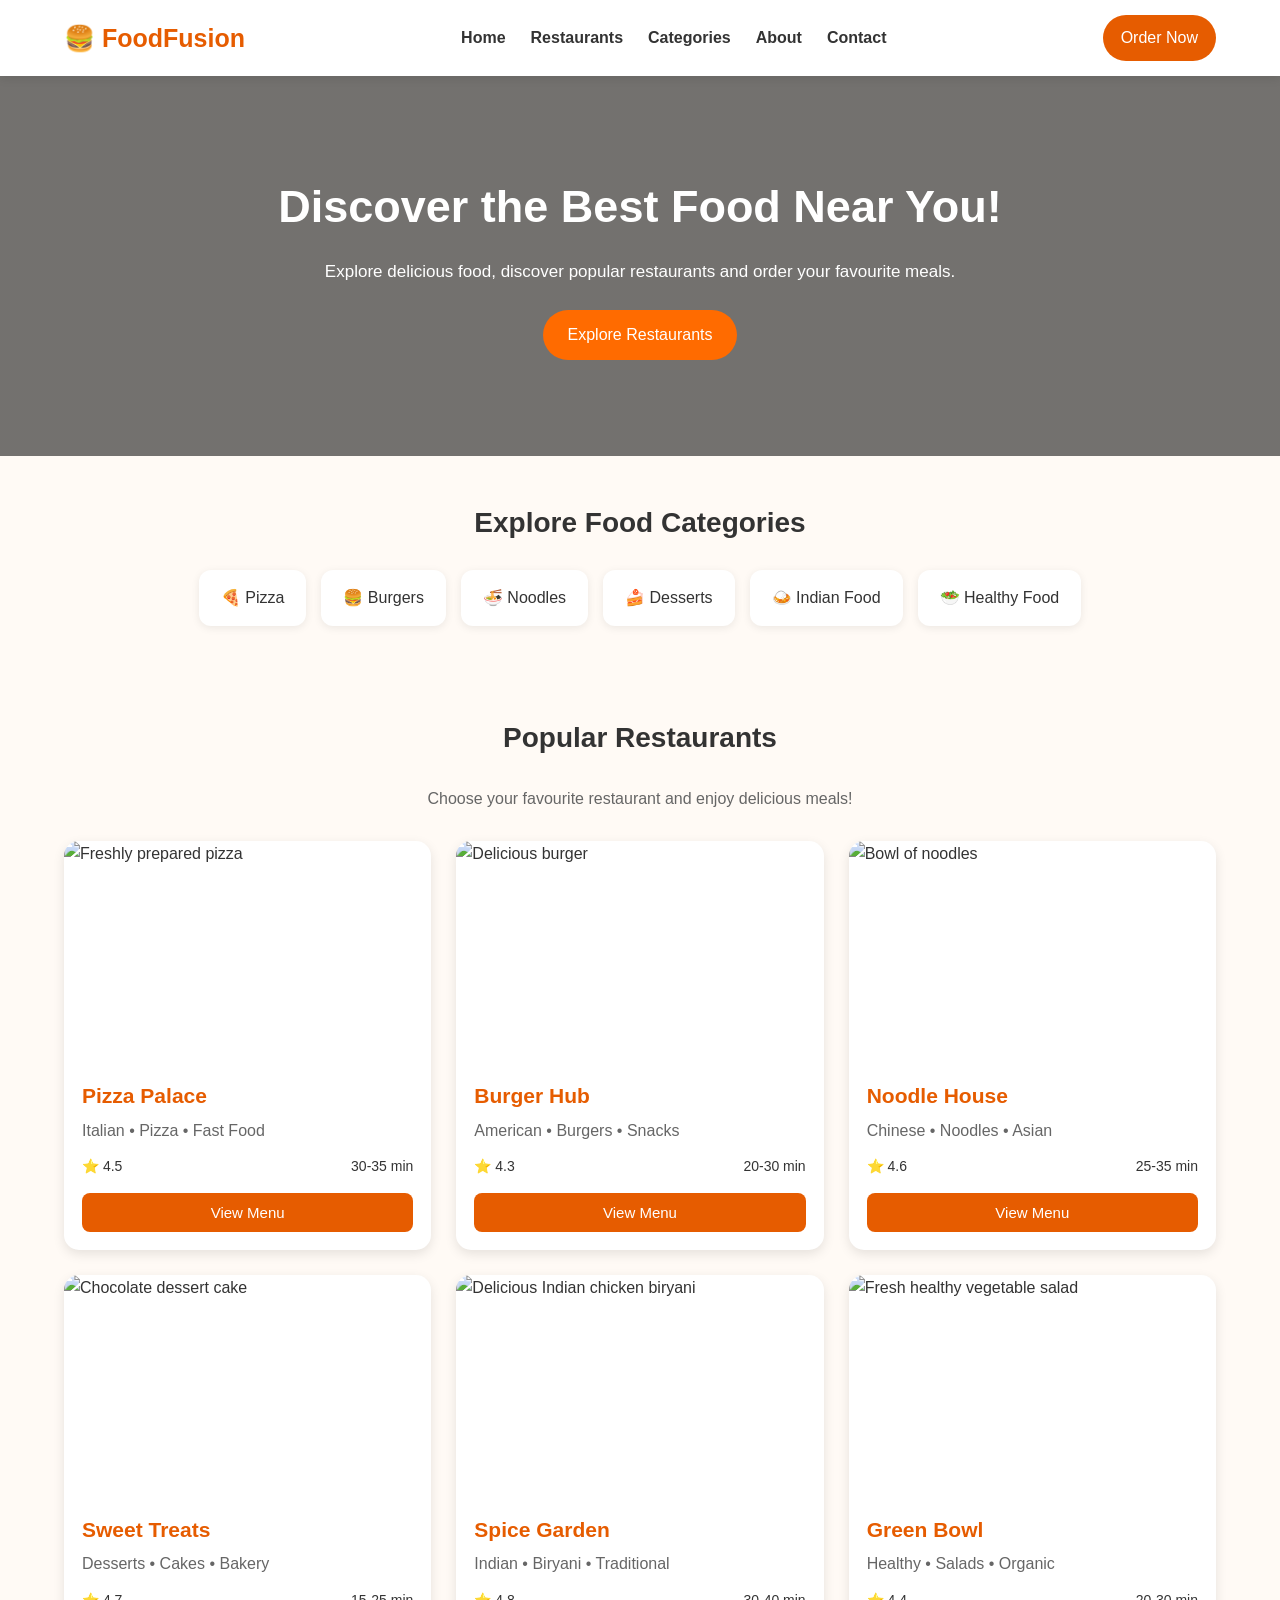
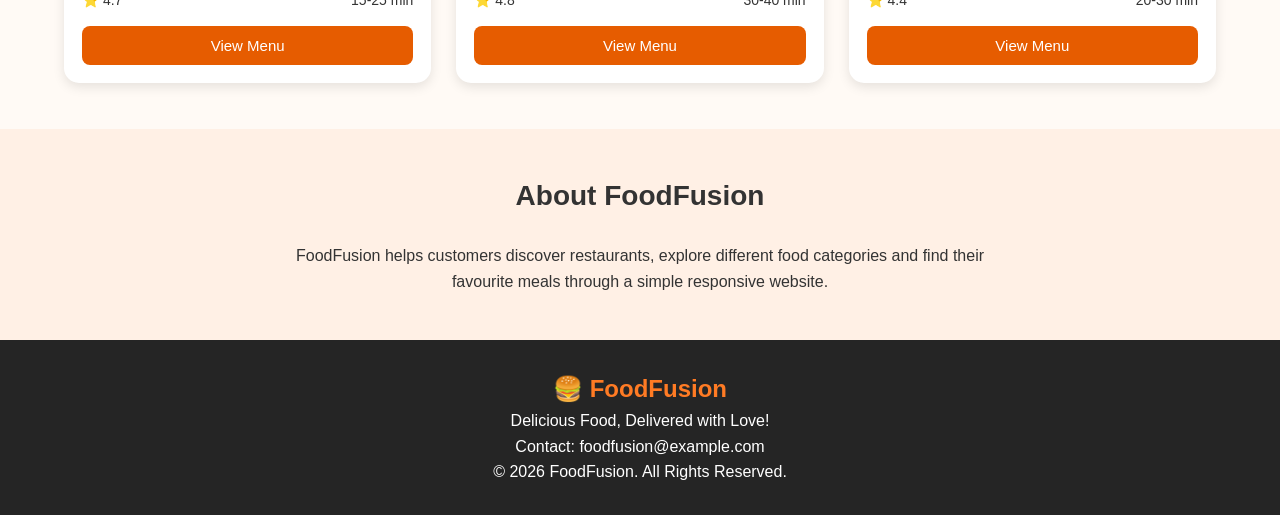
==== index.html @ dd74a211 "Add files via upload" ====
<!DOCTYPE html>
<html lang="en">
<head>
    <meta charset="UTF-8">
    <meta name="viewport" content="width=device-width, initial-scale=1.0">
    <title>FoodFusion | Order Your Favourite Food</title>
    <link rel="stylesheet" href="style.css">
</head>

<body>

    <!-- HEADER SECTION -->
    <header class="header">
        <div class="logo">
            🍔 FoodFusion
        </div>

        <input type="checkbox" id="menu-toggle">

        <label for="menu-toggle" class="menu-icon">
            ☰
        </label>

        <nav class="navbar">
            <a href="#home">Home</a>
            <a href="#restaurants">Restaurants</a>
            <a href="#categories">Categories</a>
            <a href="#about">About</a>
            <a href="#contact">Contact</a>
        </nav>

        <a href="#restaurants" class="order-btn">Order Now</a>
    </header>

    <!-- HERO SECTION -->
    <section class="hero" id="home">
        <div class="hero-content">
            <h1>Discover the Best Food Near You!</h1>
            <p>
                Explore delicious food, discover popular restaurants
                and order your favourite meals.
            </p>
            <a href="#restaurants" class="hero-btn">
                Explore Restaurants
            </a>
        </div>
    </section>

    <!-- FOOD CATEGORIES -->
    <section class="categories" id="categories">
        <h2>Explore Food Categories</h2>

        <div class="category-container">
            <div class="category">🍕 Pizza</div>
            <div class="category">🍔 Burgers</div>
            <div class="category">🍜 Noodles</div>
            <div class="category">🍰 Desserts</div>
            <div class="category">🍛 Indian Food</div>
            <div class="category">🥗 Healthy Food</div>
        </div>
    </section>

    <!-- RESTAURANT LISTING -->
    <main class="restaurant-section" id="restaurants">

        <h2>Popular Restaurants</h2>
        <p class="section-description">
            Choose your favourite restaurant and enjoy delicious meals!
        </p>

        <div class="restaurant-grid">

            <!-- RESTAURANT 1 -->
            <article class="restaurant-card">
                <img
                    src="https://images.unsplash.com/photo-1513104890138-7c749659a591?w=700"
                    alt="Freshly prepared pizza">

                <div class="card-content">
                    <h3>Pizza Palace</h3>
                    <p>Italian • Pizza • Fast Food</p>
                    <div class="details">
                        <span>⭐ 4.5</span>
                        <span>30-35 min</span>
                    </div>
                    <button>View Menu</button>
                </div>
            </article>

            <!-- RESTAURANT 2 -->
            <article class="restaurant-card">
                <img
                    src="https://images.unsplash.com/photo-1568901346375-23c9450c58cd?w=700"
                    alt="Delicious burger">

                <div class="card-content">
                    <h3>Burger Hub</h3>
                    <p>American • Burgers • Snacks</p>
                    <div class="details">
                        <span>⭐ 4.3</span>
                        <span>20-30 min</span>
                    </div>
                    <button>View Menu</button>
                </div>
            </article>

            <!-- RESTAURANT 3 -->
            <article class="restaurant-card">
                <img
                    src="https://images.unsplash.com/photo-1569718212165-3a8278d5f624?w=700"
                    alt="Bowl of noodles">

                <div class="card-content">
                    <h3>Noodle House</h3>
                    <p>Chinese • Noodles • Asian</p>
                    <div class="details">
                        <span>⭐ 4.6</span>
                        <span>25-35 min</span>
                    </div>
                    <button>View Menu</button>
                </div>
            </article>

            <!-- RESTAURANT 4 -->
            <article class="restaurant-card">
                <img
                    src="https://images.unsplash.com/photo-1565958011703-44f9829ba187?w=700"
                    alt="Chocolate dessert cake">

                <div class="card-content">
                    <h3>Sweet Treats</h3>
                    <p>Desserts • Cakes • Bakery</p>
                    <div class="details">
                        <span>⭐ 4.7</span>
                        <span>15-25 min</span>
                    </div>
                    <button>View Menu</button>
                </div>
            </article>

            <!-- RESTAURANT 5 -->
            <article class="restaurant-card">
                <img
                    src="https://images.unsplash.com/photo-1589302168068-964664d93dc0?w=700"
    alt="Delicious Indian chicken biryani">
            </img>
                <div class="card-content">
                    <h3>Spice Garden</h3>
                    <p>Indian • Biryani • Traditional</p>
                    <div class="details">
                        <span>⭐ 4.8</span>
                        <span>30-40 min</span>
                    </div>
                    <button>View Menu</button>
                </div>
            </article>

            <!-- RESTAURANT 6 -->
            <article class="restaurant-card">
                <img
                    src="https://images.unsplash.com/photo-1512621776951-a57141f2eefd?w=700"
                    alt="Fresh healthy vegetable salad">

                <div class="card-content">
                    <h3>Green Bowl</h3>
                    <p>Healthy • Salads • Organic</p>
                    <div class="details">
                        <span>⭐ 4.4</span>
                        <span>20-30 min</span>
                    </div>
                    <button>View Menu</button>
                </div>
            </article>

        </div>
    </main>

    <!-- ABOUT SECTION -->
    <section class="about" id="about">
        <h2>About FoodFusion</h2>
        <p>
            FoodFusion helps customers discover restaurants,
            explore different food categories and find their
            favourite meals through a simple responsive website.
        </p>
    </section>

    <!-- FOOTER -->
    <footer id="contact">
        <h3>🍔 FoodFusion</h3>
        <p>Delicious Food, Delivered with Love!</p>
        <p>Contact: foodfusion@example.com</p>
        <p>© 2026 FoodFusion. All Rights Reserved.</p>
    </footer>

</body>
</html>
---- style.css ----
/* GENERAL RESET */
* {
    margin: 0;
    padding: 0;
    box-sizing: border-box;
}

html {
    scroll-behavior: smooth;
}

body {
    font-family: Arial, sans-serif;
    background-color: #fffaf5;
    color: #333;
    line-height: 1.6;
}

/* HEADER USING FLEXBOX */
.header {
    display: flex;
    justify-content: space-between;
    align-items: center;
    padding: 15px 5%;
    background-color: #ffffff;
    box-shadow: 0 2px 10px rgba(0,0,0,0.1);
    position: sticky;
    top: 0;
    z-index: 100;
    flex-wrap: wrap;
}

.logo {
    font-size: 25px;
    font-weight: bold;
    color: #e65c00;
}

.navbar {
    display: flex;
    gap: 25px;
}

.navbar a {
    text-decoration: none;
    color: #333;
    font-weight: bold;
    transition: color 0.3s;
}

.navbar a:hover {
    color: #e65c00;
}

.order-btn {
    text-decoration: none;
    background-color: #e65c00;
    color: white;
    padding: 10px 18px;
    border-radius: 25px;
}

.order-btn:hover {
    background-color: #bd4800;
}

#menu-toggle {
    display: none;
}

.menu-icon {
    display: none;
    font-size: 28px;
    cursor: pointer;
}

/* HERO SECTION */
.hero {
    min-height: 380px;
    background:
        linear-gradient(rgba(0,0,0,0.55), rgba(0,0,0,0.55)),
        url("https://images.unsplash.com/photo-1504674900247-0877df9cc836?w=1400")
        center/cover no-repeat;

    display: flex;
    justify-content: center;
    align-items: center;
    text-align: center;
    padding: 40px 20px;
    color: white;
}

.hero-content h1 {
    font-size: clamp(28px, 5vw, 45px);
    margin-bottom: 15px;
}

.hero-content p {
    font-size: 17px;
    margin-bottom: 25px;
}

.hero-btn {
    display: inline-block;
    text-decoration: none;
    background-color: #ff6b00;
    color: white;
    padding: 12px 25px;
    border-radius: 25px;
}

/* FOOD CATEGORIES */
.categories {
    padding: 45px 5%;
    text-align: center;
}

.categories h2,
.restaurant-section h2,
.about h2 {
    font-size: 28px;
    margin-bottom: 25px;
    color: #333;
}

.category-container {
    display: flex;
    justify-content: center;
    flex-wrap: wrap;
    gap: 15px;
}

.category {
    background-color: white;
    padding: 15px 22px;
    border-radius: 12px;
    box-shadow: 0 2px 8px rgba(0,0,0,0.08);
    transition: transform 0.3s;
}

.category:hover {
    transform: translateY(-5px);
}

/* RESTAURANT SECTION */
.restaurant-section {
    padding: 45px 5%;
    text-align: center;
}

.section-description {
    margin-bottom: 30px;
    color: #666;
}

/* CSS GRID */
.restaurant-grid {
    display: grid;
    grid-template-columns: 1fr;
    gap: 25px;
    container-type: inline-size;
}

/* RESTAURANT CARD */
.restaurant-card {
    background-color: white;
    border-radius: 15px;
    overflow: hidden;
    box-shadow: 0 4px 12px rgba(0,0,0,0.1);
    text-align: left;
    transition: transform 0.3s, box-shadow 0.3s;
}

.restaurant-card:hover {
    transform: translateY(-8px);
    box-shadow: 0 10px 20px rgba(0,0,0,0.18);
}

.restaurant-card img {
    width: 100%;
    height: 190px;
    object-fit: cover;
    display: block;
}

.card-content {
    padding: 18px;
}

.card-content h3 {
    font-size: 21px;
    margin-bottom: 5px;
    color: #e65c00;
}

.card-content p {
    color: #666;
    margin-bottom: 12px;
}

.details {
    display: flex;
    justify-content: space-between;
    align-items: center;
    margin-bottom: 15px;
    font-size: 14px;
}

.card-content button {
    width: 100%;
    padding: 11px;
    border: none;
    border-radius: 8px;
    background-color: #e65c00;
    color: white;
    font-size: 15px;
    cursor: pointer;
    transition: background-color 0.3s;
}

.card-content button:hover {
    background-color: #bd4800;
}

/* ABOUT SECTION */
.about {
    padding: 45px 8%;
    text-align: center;
    background-color: #fff0e5;
}

.about p {
    max-width: 700px;
    margin: auto;
}

/* FOOTER */
footer {
    background-color: #252525;
    color: white;
    text-align: center;
    padding: 30px 15px;
}

footer h3 {
    color: #ff7b24;
    font-size: 24px;
}

/* TABLET RESPONSIVENESS */
@media (min-width: 600px) {
    .restaurant-grid {
        grid-template-columns: repeat(2, 1fr);
    }
}

/* DESKTOP RESPONSIVENESS */
@media (min-width: 900px) {
    .restaurant-grid {
        grid-template-columns: repeat(3, 1fr);
    }
}

/* MOBILE NAVIGATION */
@media (max-width: 650px) {

    .header {
        padding: 12px 5%;
    }

    .menu-icon {
        display: block;
        order: 2;
    }

    .order-btn {
        display: none;
    }

    .navbar {
        display: none;
        width: 100%;
        flex-direction: column;
        gap: 12px;
        padding: 15px 0;
        order: 3;
    }

    #menu-toggle:checked ~ .navbar {
        display: flex;
    }

    .hero {
        min-height: 320px;
    }

    .categories h2,
    .restaurant-section h2,
    .about h2 {
        font-size: 24px;
    }
}

/* CONTAINER QUERY */
@container (min-width: 650px) {
    .restaurant-card {
        display: flex;
        flex-direction: column;
    }

    .restaurant-card img {
        height: 220px;
    }
}

/* ACCESSIBILITY: REDUCED MOTION */
@media (prefers-reduced-motion: reduce) {
    *,
    *::before,
    *::after {
        scroll-behavior: auto !important;
        transition-duration: 0.01ms !important;
        animation-duration: 0.01ms !important;
    }
}
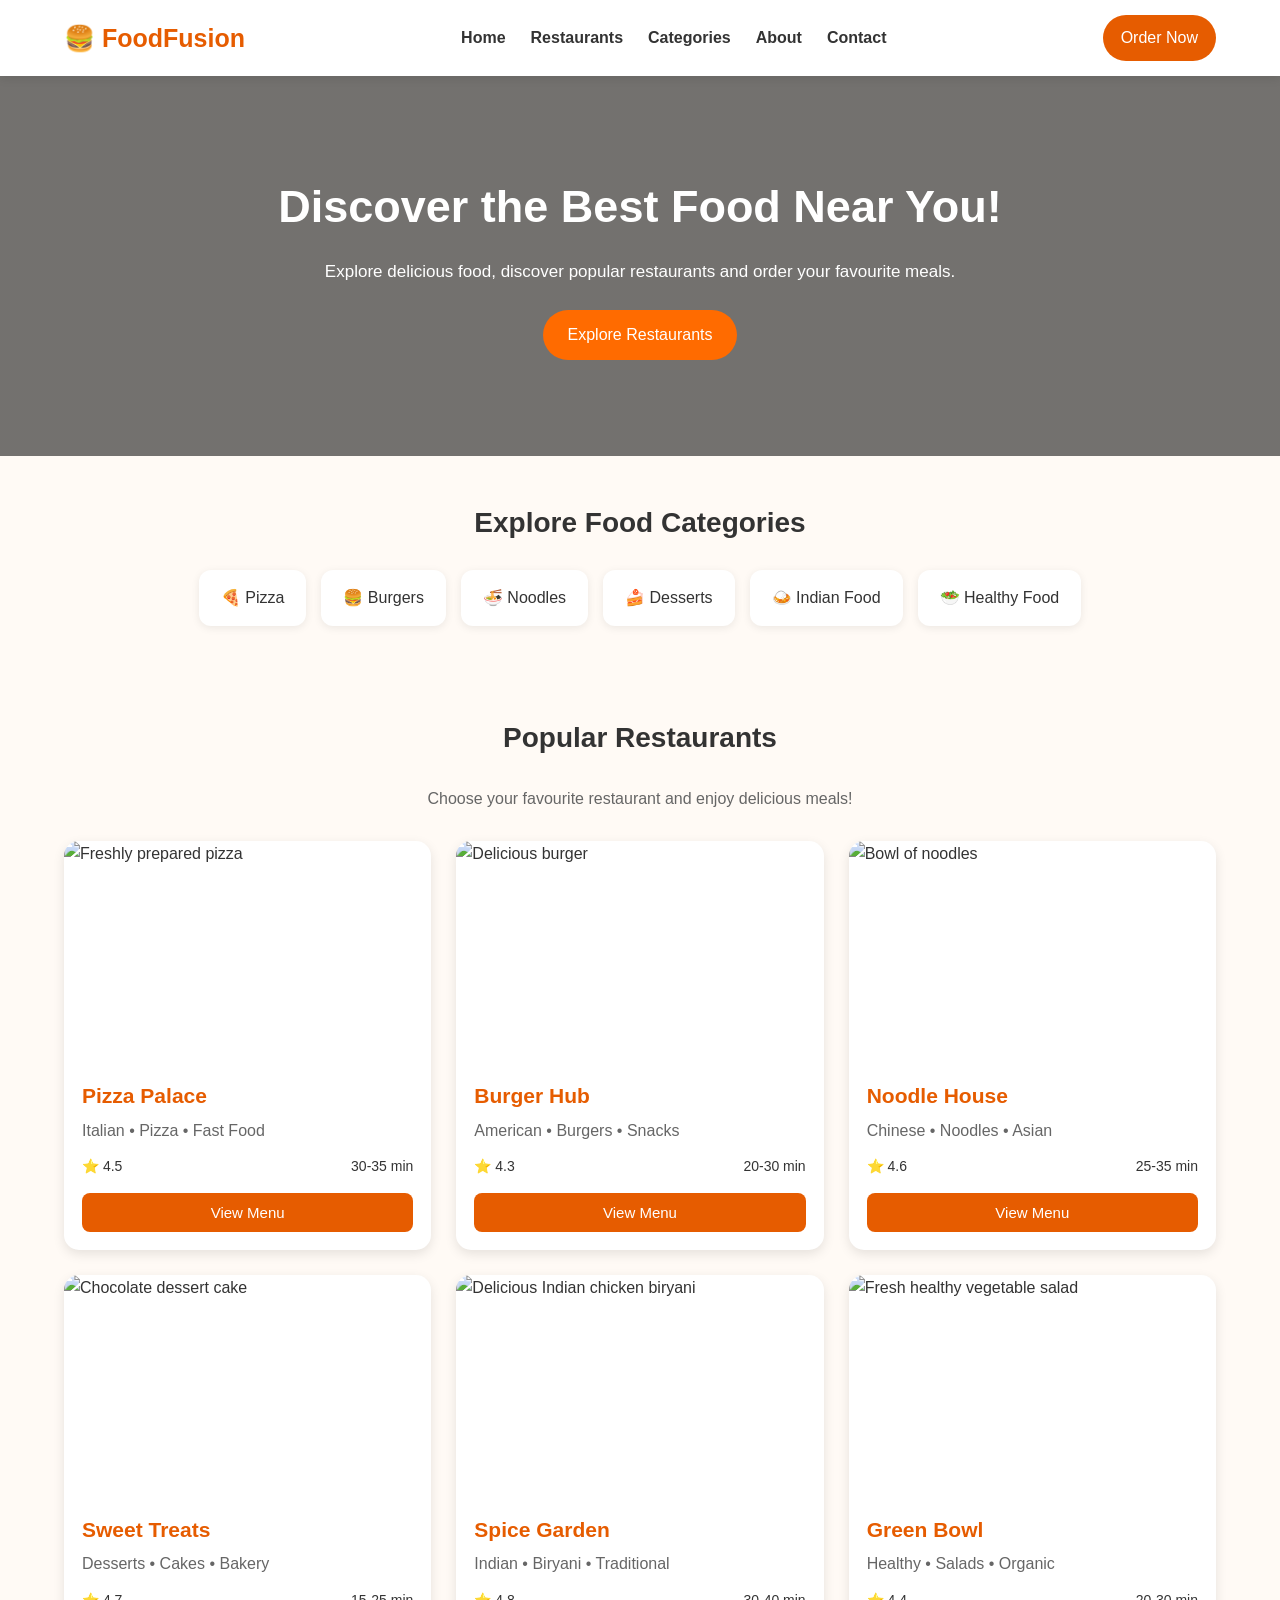
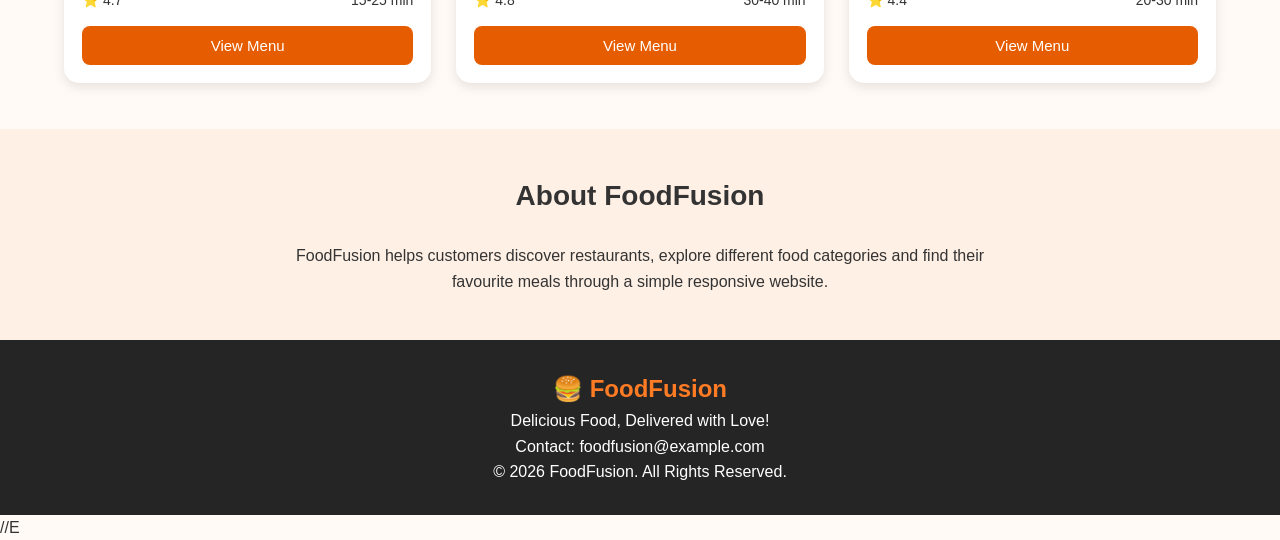
==== commit 433205f0: "Update index.html" ====
--- a/index.html
+++ b/index.html
@@ -196,3 +196,4 @@
 
 </body>
 </html>
+//E
